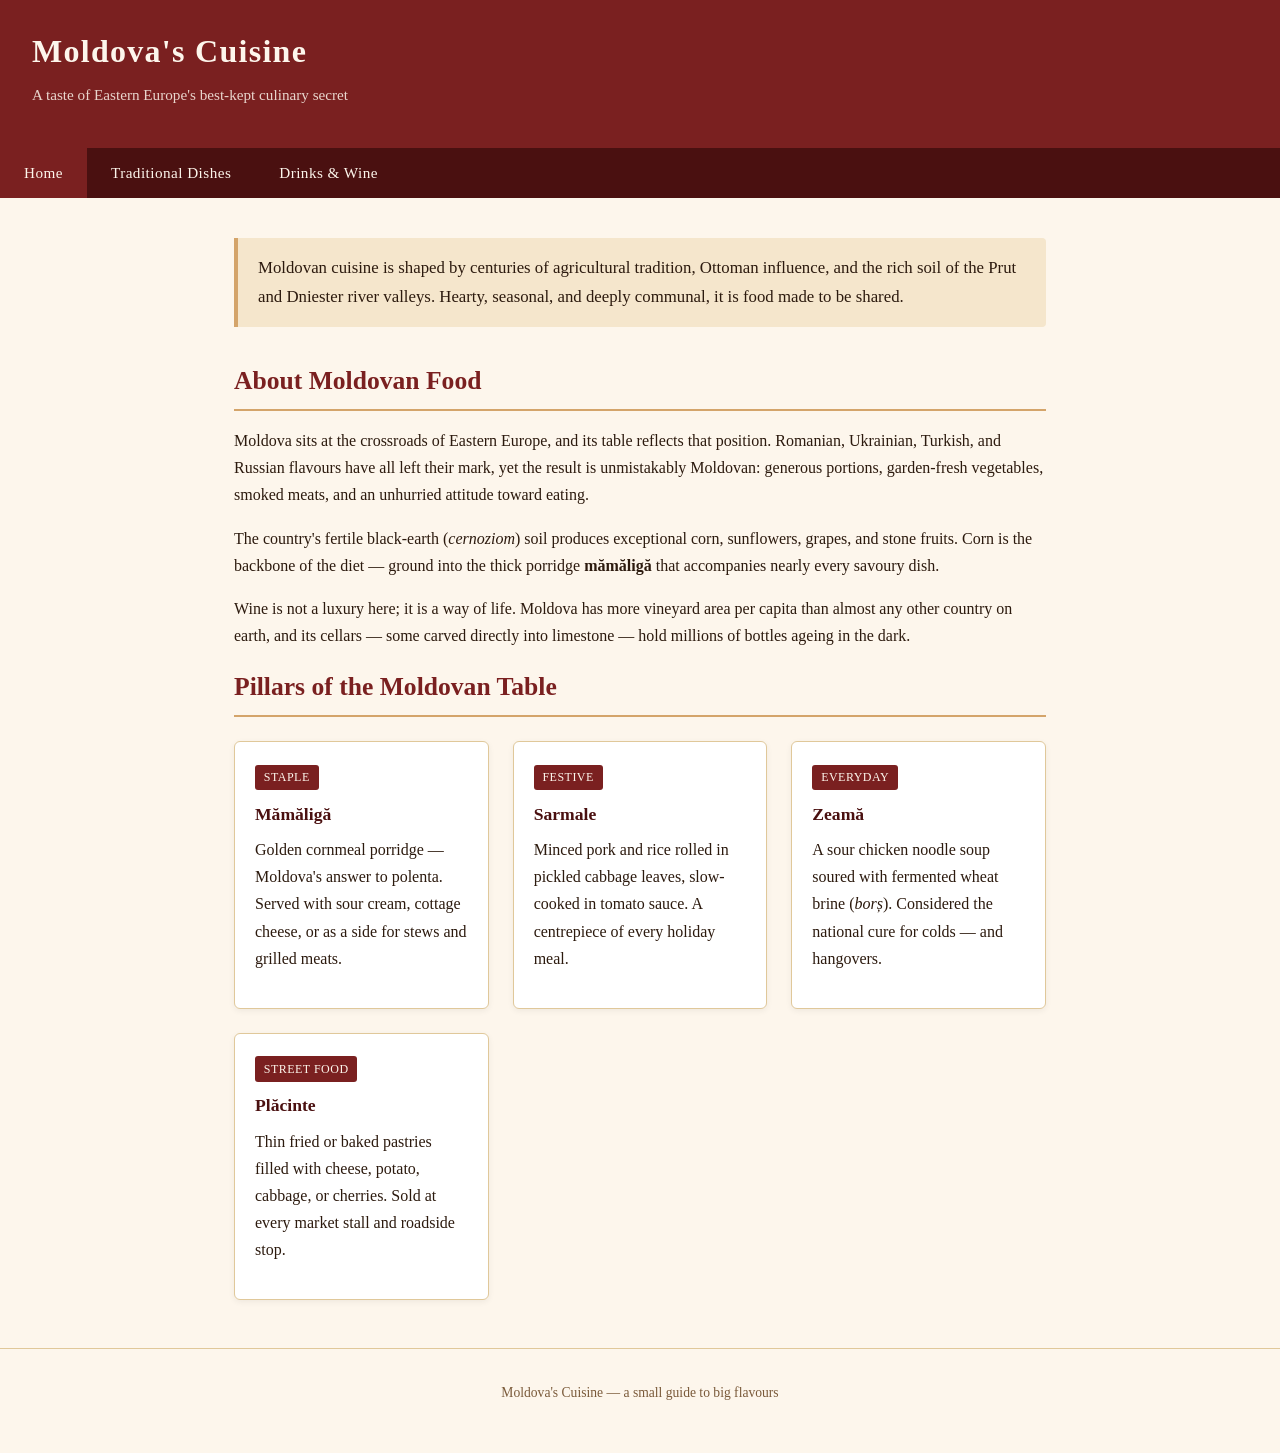
==== website/index.html @ 5f8d51d5 "adding new website folders and files via claude" ====
<!DOCTYPE html>
<html lang="en">
<head>
  <meta charset="UTF-8">
  <meta name="viewport" content="width=device-width, initial-scale=1.0">
  <title>Moldova's Cuisine</title>
  <link rel="stylesheet" href="style.css">
</head>
<body>

<header>
  <h1>Moldova's Cuisine</h1>
  <p>A taste of Eastern Europe's best-kept culinary secret</p>
</header>

<nav>
  <a href="index.html" class="active">Home</a>
  <a href="dishes/index.html">Traditional Dishes</a>
  <a href="drinks/index.html">Drinks &amp; Wine</a>
</nav>

<main>
  <p class="intro">
    Moldovan cuisine is shaped by centuries of agricultural tradition, Ottoman influence,
    and the rich soil of the Prut and Dniester river valleys. Hearty, seasonal, and deeply
    communal, it is food made to be shared.
  </p>

  <h2>About Moldovan Food</h2>
  <p>
    Moldova sits at the crossroads of Eastern Europe, and its table reflects that position.
    Romanian, Ukrainian, Turkish, and Russian flavours have all left their mark, yet the
    result is unmistakably Moldovan: generous portions, garden-fresh vegetables, smoked
    meats, and an unhurried attitude toward eating.
  </p>
  <p>
    The country's fertile black-earth (<em>cernoziom</em>) soil produces exceptional corn,
    sunflowers, grapes, and stone fruits. Corn is the backbone of the diet — ground into
    the thick porridge <strong>mămăligă</strong> that accompanies nearly every savoury dish.
  </p>
  <p>
    Wine is not a luxury here; it is a way of life. Moldova has more vineyard area per
    capita than almost any other country on earth, and its cellars — some carved directly
    into limestone — hold millions of bottles ageing in the dark.
  </p>

  <h2>Pillars of the Moldovan Table</h2>

  <div class="card-grid">
    <div class="card">
      <span class="tag">Staple</span>
      <h3>Mămăligă</h3>
      <p>Golden cornmeal porridge — Moldova's answer to polenta. Served with sour cream,
      cottage cheese, or as a side for stews and grilled meats.</p>
    </div>
    <div class="card">
      <span class="tag">Festive</span>
      <h3>Sarmale</h3>
      <p>Minced pork and rice rolled in pickled cabbage leaves, slow-cooked in tomato
      sauce. A centrepiece of every holiday meal.</p>
    </div>
    <div class="card">
      <span class="tag">Everyday</span>
      <h3>Zeamă</h3>
      <p>A sour chicken noodle soup soured with fermented wheat brine (<em>borș</em>).
      Considered the national cure for colds — and hangovers.</p>
    </div>
    <div class="card">
      <span class="tag">Street food</span>
      <h3>Plăcinte</h3>
      <p>Thin fried or baked pastries filled with cheese, potato, cabbage, or cherries.
      Sold at every market stall and roadside stop.</p>
    </div>
  </div>
</main>

<footer>
  <p>Moldova's Cuisine &mdash; a small guide to big flavours</p>
</footer>

</body>
</html>
---- website/style.css ----
* {
  box-sizing: border-box;
  margin: 0;
  padding: 0;
}

body {
  font-family: Georgia, serif;
  background-color: #fdf6ec;
  color: #2c1a0e;
  line-height: 1.7;
}

header {
  background-color: #7a2020;
  color: #fdf6ec;
  padding: 1.5rem 2rem;
}

header h1 {
  font-size: 2rem;
  letter-spacing: 0.04em;
}

header p {
  font-size: 0.95rem;
  opacity: 0.85;
  margin-top: 0.25rem;
}

nav {
  background-color: #4a1010;
  display: flex;
  gap: 0;
}

nav a {
  color: #fdf6ec;
  text-decoration: none;
  padding: 0.75rem 1.5rem;
  font-size: 0.95rem;
  letter-spacing: 0.03em;
  transition: background-color 0.2s;
}

nav a:hover,
nav a.active {
  background-color: #7a2020;
}

main {
  max-width: 860px;
  margin: 2.5rem auto;
  padding: 0 1.5rem;
}

h2 {
  font-size: 1.6rem;
  color: #7a2020;
  margin-bottom: 1rem;
  border-bottom: 2px solid #d4a46a;
  padding-bottom: 0.4rem;
}

h3 {
  font-size: 1.15rem;
  color: #4a1010;
  margin: 1.5rem 0 0.4rem;
}

p {
  margin-bottom: 1rem;
}

.intro {
  font-size: 1.05rem;
  background-color: #f5e6cc;
  border-left: 4px solid #d4a46a;
  padding: 1rem 1.25rem;
  margin-bottom: 2rem;
  border-radius: 0 4px 4px 0;
}

.card-grid {
  display: grid;
  grid-template-columns: repeat(auto-fill, minmax(240px, 1fr));
  gap: 1.5rem;
  margin-top: 1.5rem;
}

.card {
  background: #fff;
  border: 1px solid #e0c89a;
  border-radius: 6px;
  padding: 1.25rem;
  box-shadow: 0 2px 6px rgba(0,0,0,0.06);
}

.card h3 {
  margin-top: 0;
  font-size: 1.1rem;
}

.card .tag {
  display: inline-block;
  background-color: #7a2020;
  color: #fdf6ec;
  font-size: 0.75rem;
  padding: 0.15rem 0.55rem;
  border-radius: 3px;
  margin-bottom: 0.6rem;
  letter-spacing: 0.04em;
  text-transform: uppercase;
}

footer {
  text-align: center;
  padding: 2rem;
  color: #7a5a3a;
  font-size: 0.85rem;
  border-top: 1px solid #e0c89a;
  margin-top: 3rem;
}
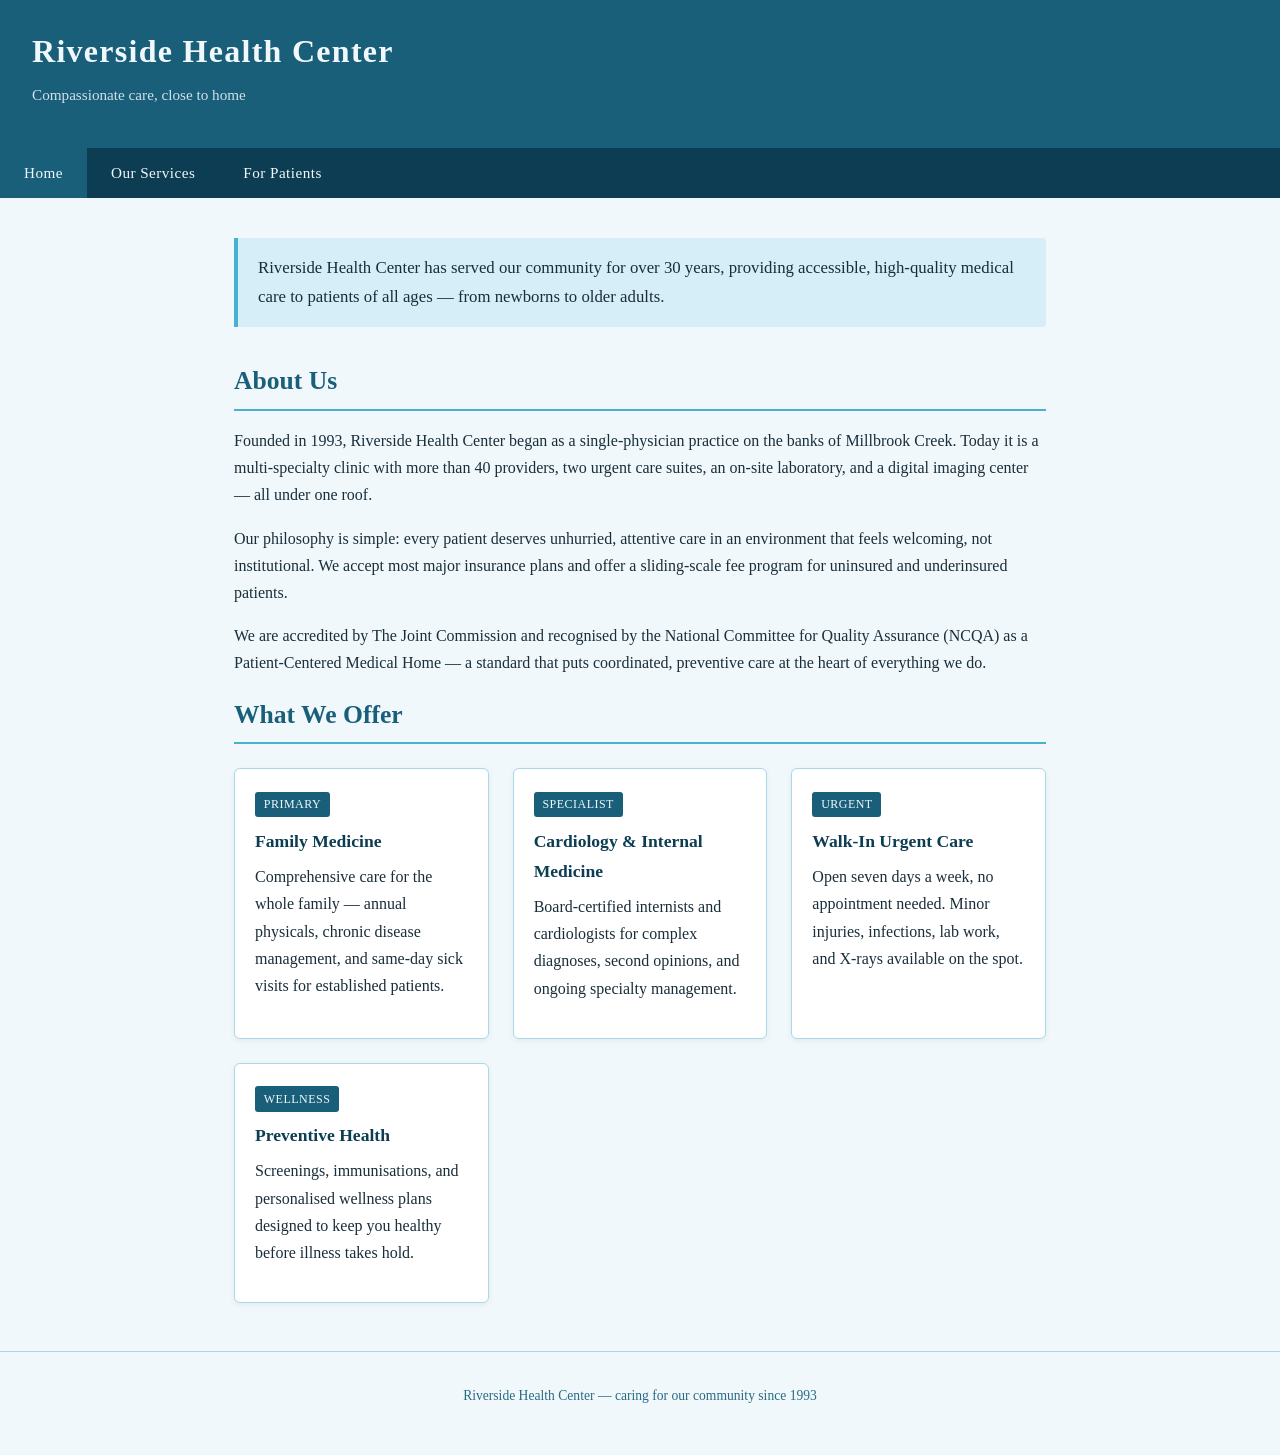
==== commit 4556a477: "revising website" ====
--- a/website/index.html
+++ b/website/index.html
@@ -3,79 +3,79 @@
 <head>
   <meta charset="UTF-8">
   <meta name="viewport" content="width=device-width, initial-scale=1.0">
-  <title>Moldova's Cuisine</title>
+  <title>Riverside Health Center</title>
   <link rel="stylesheet" href="style.css">
 </head>
 <body>
 
 <header>
-  <h1>Moldova's Cuisine</h1>
-  <p>A taste of Eastern Europe's best-kept culinary secret</p>
+  <h1>Riverside Health Center</h1>
+  <p>Compassionate care, close to home</p>
 </header>
 
 <nav>
   <a href="index.html" class="active">Home</a>
-  <a href="dishes/index.html">Traditional Dishes</a>
-  <a href="drinks/index.html">Drinks &amp; Wine</a>
+  <a href="services/index.html">Our Services</a>
+  <a href="patients/index.html">For Patients</a>
 </nav>
 
 <main>
   <p class="intro">
-    Moldovan cuisine is shaped by centuries of agricultural tradition, Ottoman influence,
-    and the rich soil of the Prut and Dniester river valleys. Hearty, seasonal, and deeply
-    communal, it is food made to be shared.
+    Riverside Health Center has served our community for over 30 years, providing
+    accessible, high-quality medical care to patients of all ages — from newborns
+    to older adults.
   </p>
 
-  <h2>About Moldovan Food</h2>
+  <h2>About Us</h2>
   <p>
-    Moldova sits at the crossroads of Eastern Europe, and its table reflects that position.
-    Romanian, Ukrainian, Turkish, and Russian flavours have all left their mark, yet the
-    result is unmistakably Moldovan: generous portions, garden-fresh vegetables, smoked
-    meats, and an unhurried attitude toward eating.
+    Founded in 1993, Riverside Health Center began as a single-physician practice on
+    the banks of Millbrook Creek. Today it is a multi-specialty clinic with more than
+    40 providers, two urgent care suites, an on-site laboratory, and a digital imaging
+    center — all under one roof.
   </p>
   <p>
-    The country's fertile black-earth (<em>cernoziom</em>) soil produces exceptional corn,
-    sunflowers, grapes, and stone fruits. Corn is the backbone of the diet — ground into
-    the thick porridge <strong>mămăligă</strong> that accompanies nearly every savoury dish.
+    Our philosophy is simple: every patient deserves unhurried, attentive care in an
+    environment that feels welcoming, not institutional. We accept most major insurance
+    plans and offer a sliding-scale fee program for uninsured and underinsured patients.
   </p>
   <p>
-    Wine is not a luxury here; it is a way of life. Moldova has more vineyard area per
-    capita than almost any other country on earth, and its cellars — some carved directly
-    into limestone — hold millions of bottles ageing in the dark.
+    We are accredited by The Joint Commission and recognised by the National Committee
+    for Quality Assurance (NCQA) as a Patient-Centered Medical Home — a standard that
+    puts coordinated, preventive care at the heart of everything we do.
   </p>
 
-  <h2>Pillars of the Moldovan Table</h2>
+  <h2>What We Offer</h2>
 
   <div class="card-grid">
     <div class="card">
-      <span class="tag">Staple</span>
-      <h3>Mămăligă</h3>
-      <p>Golden cornmeal porridge — Moldova's answer to polenta. Served with sour cream,
-      cottage cheese, or as a side for stews and grilled meats.</p>
+      <span class="tag">Primary</span>
+      <h3>Family Medicine</h3>
+      <p>Comprehensive care for the whole family — annual physicals, chronic disease
+      management, and same-day sick visits for established patients.</p>
     </div>
     <div class="card">
-      <span class="tag">Festive</span>
-      <h3>Sarmale</h3>
-      <p>Minced pork and rice rolled in pickled cabbage leaves, slow-cooked in tomato
-      sauce. A centrepiece of every holiday meal.</p>
+      <span class="tag">Specialist</span>
+      <h3>Cardiology &amp; Internal Medicine</h3>
+      <p>Board-certified internists and cardiologists for complex diagnoses,
+      second opinions, and ongoing specialty management.</p>
     </div>
     <div class="card">
-      <span class="tag">Everyday</span>
-      <h3>Zeamă</h3>
-      <p>A sour chicken noodle soup soured with fermented wheat brine (<em>borș</em>).
-      Considered the national cure for colds — and hangovers.</p>
+      <span class="tag">Urgent</span>
+      <h3>Walk-In Urgent Care</h3>
+      <p>Open seven days a week, no appointment needed. Minor injuries, infections,
+      lab work, and X-rays available on the spot.</p>
     </div>
     <div class="card">
-      <span class="tag">Street food</span>
-      <h3>Plăcinte</h3>
-      <p>Thin fried or baked pastries filled with cheese, potato, cabbage, or cherries.
-      Sold at every market stall and roadside stop.</p>
+      <span class="tag">Wellness</span>
+      <h3>Preventive Health</h3>
+      <p>Screenings, immunisations, and personalised wellness plans designed
+      to keep you healthy before illness takes hold.</p>
     </div>
   </div>
 </main>
 
 <footer>
-  <p>Moldova's Cuisine &mdash; a small guide to big flavours</p>
+  <p>Riverside Health Center &mdash; caring for our community since 1993</p>
 </footer>
 
 </body>
--- a/website/style.css
+++ b/website/style.css
@@ -6,14 +6,14 @@
 
 body {
   font-family: Georgia, serif;
-  background-color: #fdf6ec;
-  color: #2c1a0e;
+  background-color: #f0f8fc;
+  color: #1a2e3a;
   line-height: 1.7;
 }
 
 header {
-  background-color: #7a2020;
-  color: #fdf6ec;
+  background-color: #1a5f7a;
+  color: #f0f8fc;
   padding: 1.5rem 2rem;
 }
 
@@ -29,13 +29,13 @@
 }
 
 nav {
-  background-color: #4a1010;
+  background-color: #0d3d52;
   display: flex;
   gap: 0;
 }
 
 nav a {
-  color: #fdf6ec;
+  color: #f0f8fc;
   text-decoration: none;
   padding: 0.75rem 1.5rem;
   font-size: 0.95rem;
@@ -45,7 +45,7 @@
 
 nav a:hover,
 nav a.active {
-  background-color: #7a2020;
+  background-color: #1a5f7a;
 }
 
 main {
@@ -56,15 +56,15 @@
 
 h2 {
   font-size: 1.6rem;
-  color: #7a2020;
+  color: #1a5f7a;
   margin-bottom: 1rem;
-  border-bottom: 2px solid #d4a46a;
+  border-bottom: 2px solid #48b0d0;
   padding-bottom: 0.4rem;
 }
 
 h3 {
   font-size: 1.15rem;
-  color: #4a1010;
+  color: #0d3d52;
   margin: 1.5rem 0 0.4rem;
 }
 
@@ -74,8 +74,8 @@
 
 .intro {
   font-size: 1.05rem;
-  background-color: #f5e6cc;
-  border-left: 4px solid #d4a46a;
+  background-color: #d6eef7;
+  border-left: 4px solid #48b0d0;
   padding: 1rem 1.25rem;
   margin-bottom: 2rem;
   border-radius: 0 4px 4px 0;
@@ -90,7 +90,7 @@
 
 .card {
   background: #fff;
-  border: 1px solid #e0c89a;
+  border: 1px solid #a8d8ea;
   border-radius: 6px;
   padding: 1.25rem;
   box-shadow: 0 2px 6px rgba(0,0,0,0.06);
@@ -103,8 +103,8 @@
 
 .card .tag {
   display: inline-block;
-  background-color: #7a2020;
-  color: #fdf6ec;
+  background-color: #1a5f7a;
+  color: #f0f8fc;
   font-size: 0.75rem;
   padding: 0.15rem 0.55rem;
   border-radius: 3px;
@@ -116,8 +116,8 @@
 footer {
   text-align: center;
   padding: 2rem;
-  color: #7a5a3a;
+  color: #2a6a82;
   font-size: 0.85rem;
-  border-top: 1px solid #e0c89a;
+  border-top: 1px solid #a8d8ea;
   margin-top: 3rem;
 }
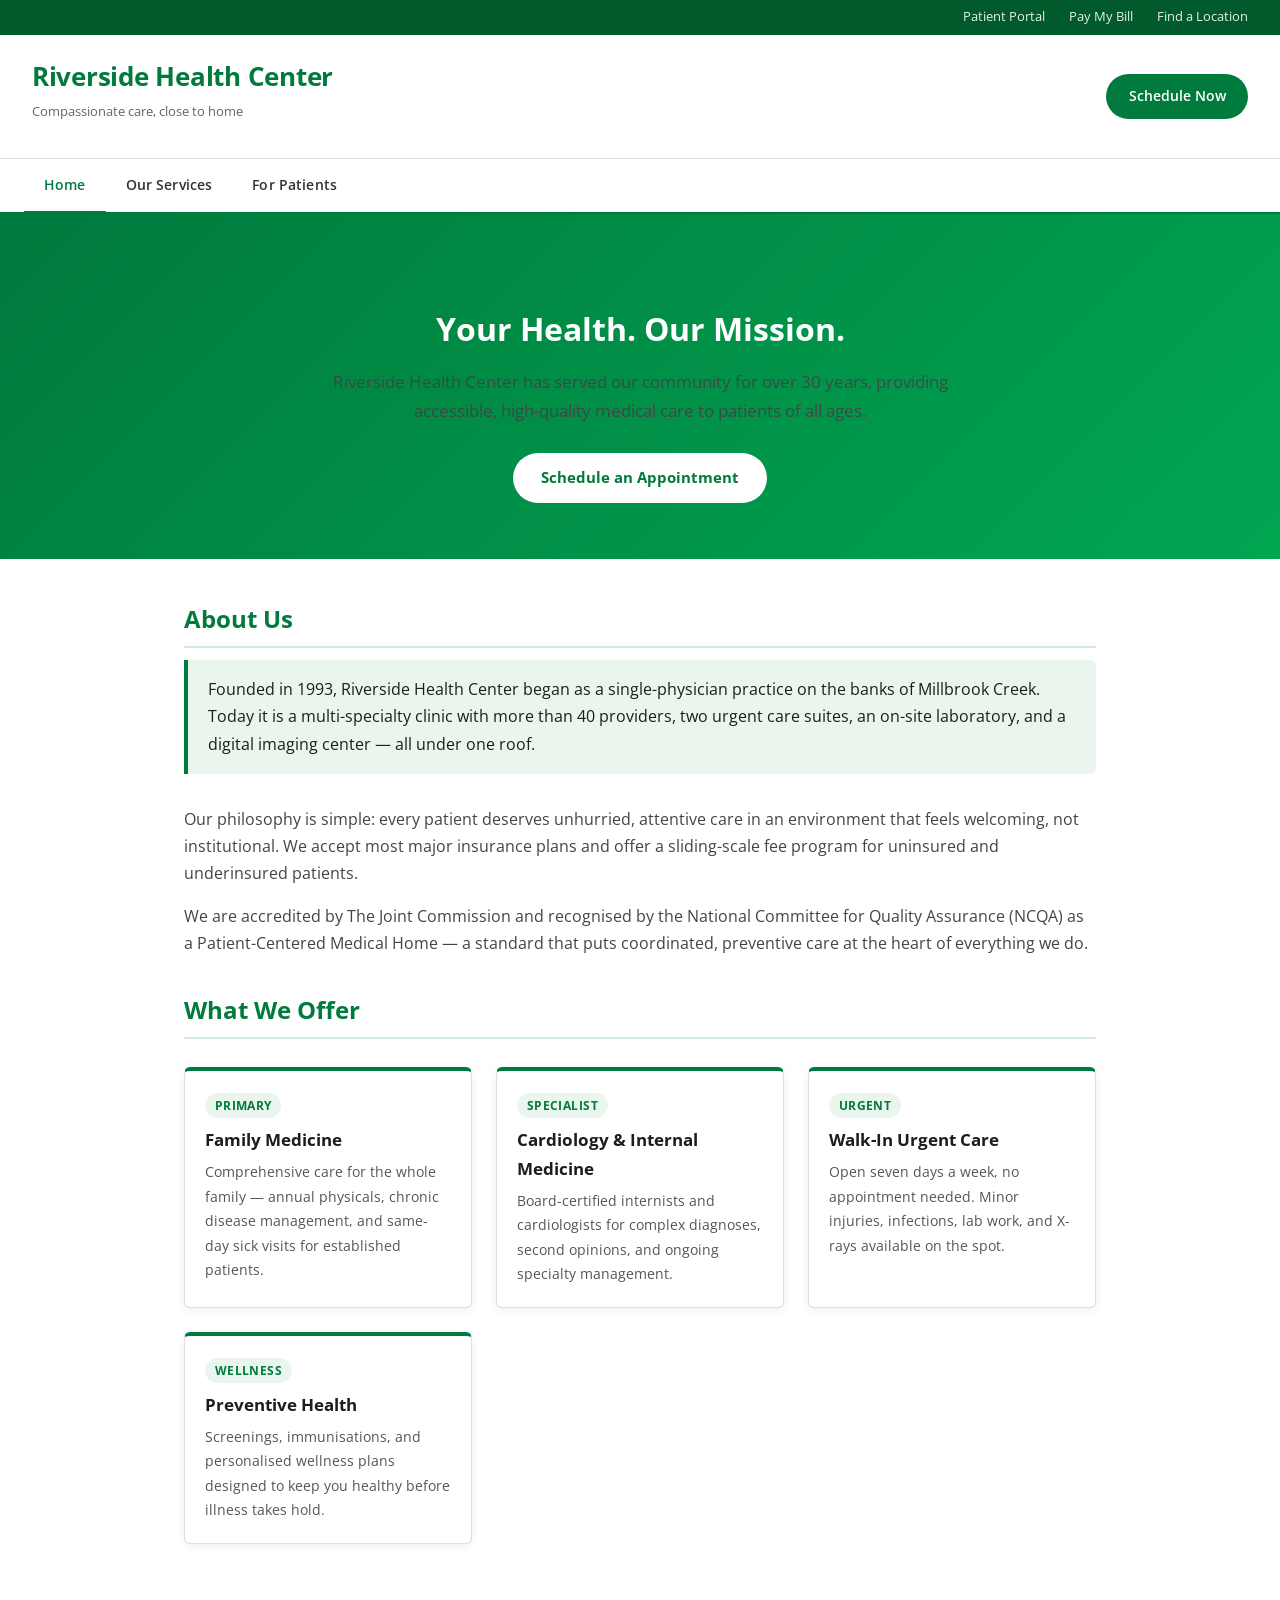
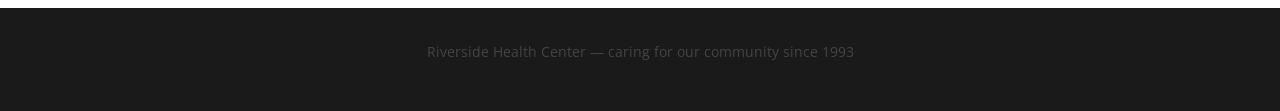
==== commit 36519c9b: "modified pages colors pallets" ====
--- a/website/index.html
+++ b/website/index.html
@@ -8,9 +8,18 @@
 </head>
 <body>
 
+<div class="top-bar">
+  <a href="patients/index.html">Patient Portal</a>
+  <a href="patients/index.html">Pay My Bill</a>
+  <a href="#">Find a Location</a>
+</div>
+
 <header>
-  <h1>Riverside Health Center</h1>
-  <p>Compassionate care, close to home</p>
+  <div class="header-brand">
+    <h1>Riverside Health Center</h1>
+    <p>Compassionate care, close to home</p>
+  </div>
+  <a href="patients/index.html" class="header-cta">Schedule Now</a>
 </header>
 
 <nav>
@@ -19,15 +28,15 @@
   <a href="patients/index.html">For Patients</a>
 </nav>
 
+<section class="hero">
+  <h2>Your Health. Our Mission.</h2>
+  <p>Riverside Health Center has served our community for over 30 years, providing accessible, high-quality medical care to patients of all ages.</p>
+  <a href="patients/index.html" class="hero-btn">Schedule an Appointment</a>
+</section>
+
 <main>
+  <h2>About Us</h2>
   <p class="intro">
-    Riverside Health Center has served our community for over 30 years, providing
-    accessible, high-quality medical care to patients of all ages — from newborns
-    to older adults.
-  </p>
-
-  <h2>About Us</h2>
-  <p>
     Founded in 1993, Riverside Health Center began as a single-physician practice on
     the banks of Millbrook Creek. Today it is a multi-specialty clinic with more than
     40 providers, two urgent care suites, an on-site laboratory, and a digital imaging
--- a/website/style.css
+++ b/website/style.css
@@ -1,3 +1,5 @@
+@import url('https://fonts.googleapis.com/css2?family=Open+Sans:wght@400;600;700&display=swap');
+
 * {
   box-sizing: border-box;
   margin: 0;
@@ -5,119 +7,243 @@
 }
 
 body {
-  font-family: Georgia, serif;
-  background-color: #f0f8fc;
-  color: #1a2e3a;
+  font-family: 'Open Sans', Arial, sans-serif;
+  background-color: #ffffff;
+  color: #1d1d1d;
   line-height: 1.7;
 }
 
+/* ── Top utility bar ── */
+.top-bar {
+  background-color: #005a2b;
+  color: #ffffff;
+  font-size: 0.8rem;
+  display: flex;
+  justify-content: flex-end;
+  gap: 1.5rem;
+  padding: 0.4rem 2rem;
+}
+
+.top-bar a {
+  color: #ffffff;
+  text-decoration: none;
+  opacity: 0.9;
+}
+
+.top-bar a:hover {
+  opacity: 1;
+  text-decoration: underline;
+}
+
+/* ── Header ── */
 header {
-  background-color: #1a5f7a;
-  color: #f0f8fc;
-  padding: 1.5rem 2rem;
-}
-
-header h1 {
-  font-size: 2rem;
-  letter-spacing: 0.04em;
-}
-
-header p {
-  font-size: 0.95rem;
-  opacity: 0.85;
-  margin-top: 0.25rem;
-}
-
+  background-color: #ffffff;
+  padding: 1.25rem 2rem;
+  display: flex;
+  align-items: center;
+  justify-content: space-between;
+  border-bottom: 1px solid #e0e0e0;
+  box-shadow: 0 2px 6px rgba(0, 0, 0, 0.06);
+}
+
+.header-brand h1 {
+  font-size: 1.6rem;
+  font-weight: 700;
+  color: #007a3d;
+  letter-spacing: -0.01em;
+}
+
+.header-brand p {
+  font-size: 0.82rem;
+  color: #666;
+  margin-top: 0.1rem;
+}
+
+.header-cta {
+  display: inline-block;
+  background-color: #007a3d;
+  color: #ffffff;
+  font-size: 0.9rem;
+  font-weight: 600;
+  padding: 0.65rem 1.4rem;
+  border-radius: 30px;
+  text-decoration: none;
+  transition: background-color 0.2s;
+  white-space: nowrap;
+}
+
+.header-cta:hover {
+  background-color: #005a2b;
+}
+
+/* ── Nav ── */
 nav {
-  background-color: #0d3d52;
+  background-color: #ffffff;
   display: flex;
   gap: 0;
+  border-bottom: 2px solid #007a3d;
+  padding: 0 1.5rem;
 }
 
 nav a {
-  color: #f0f8fc;
-  text-decoration: none;
-  padding: 0.75rem 1.5rem;
-  font-size: 0.95rem;
-  letter-spacing: 0.03em;
-  transition: background-color 0.2s;
+  color: #333;
+  text-decoration: none;
+  padding: 0.85rem 1.25rem;
+  font-size: 0.9rem;
+  font-weight: 600;
+  letter-spacing: 0.01em;
+  transition: color 0.2s, border-bottom 0.2s;
+  border-bottom: 3px solid transparent;
+  margin-bottom: -2px;
 }
 
 nav a:hover,
 nav a.active {
-  background-color: #1a5f7a;
-}
-
+  color: #007a3d;
+  border-bottom: 3px solid #007a3d;
+}
+
+/* ── Hero banner ── */
+.hero {
+  background: linear-gradient(135deg, #007a3d 0%, #00a651 100%);
+  color: #ffffff;
+  padding: 3.5rem 2rem;
+  text-align: center;
+}
+
+.hero h2 {
+  font-size: 2rem;
+  font-weight: 700;
+  margin-bottom: 0.75rem;
+  color: #ffffff;
+  border: none;
+  padding: 0;
+}
+
+.hero p {
+  font-size: 1.05rem;
+  opacity: 0.92;
+  max-width: 640px;
+  margin: 0 auto 1.75rem;
+}
+
+.hero-btn {
+  display: inline-block;
+  background-color: #ffffff;
+  color: #007a3d;
+  font-size: 0.95rem;
+  font-weight: 700;
+  padding: 0.75rem 1.75rem;
+  border-radius: 30px;
+  text-decoration: none;
+  transition: background-color 0.2s, color 0.2s;
+}
+
+.hero-btn:hover {
+  background-color: #e8f5ee;
+}
+
+/* ── Main content ── */
 main {
-  max-width: 860px;
+  max-width: 960px;
   margin: 2.5rem auto;
   padding: 0 1.5rem;
 }
 
 h2 {
-  font-size: 1.6rem;
-  color: #1a5f7a;
+  font-size: 1.5rem;
+  font-weight: 700;
+  color: #007a3d;
+  margin: 2rem 0 0.75rem;
+  padding-bottom: 0.4rem;
+  border-bottom: 2px solid #d4edda;
+}
+
+h3 {
+  font-size: 1.05rem;
+  font-weight: 700;
+  color: #1d1d1d;
+  margin: 1.5rem 0 0.35rem;
+}
+
+p {
+  color: #444;
   margin-bottom: 1rem;
-  border-bottom: 2px solid #48b0d0;
-  padding-bottom: 0.4rem;
-}
-
-h3 {
-  font-size: 1.15rem;
-  color: #0d3d52;
-  margin: 1.5rem 0 0.4rem;
-}
-
-p {
-  margin-bottom: 1rem;
-}
-
+}
+
+/* ── Intro callout ── */
 .intro {
-  font-size: 1.05rem;
-  background-color: #d6eef7;
-  border-left: 4px solid #48b0d0;
+  font-size: 1rem;
+  background-color: #eaf5ee;
+  border-left: 4px solid #007a3d;
   padding: 1rem 1.25rem;
   margin-bottom: 2rem;
-  border-radius: 0 4px 4px 0;
-}
-
+  border-radius: 0 6px 6px 0;
+  color: #1d1d1d;
+}
+
+/* ── Card grid ── */
 .card-grid {
   display: grid;
   grid-template-columns: repeat(auto-fill, minmax(240px, 1fr));
   gap: 1.5rem;
-  margin-top: 1.5rem;
+  margin-top: 1.75rem;
 }
 
 .card {
-  background: #fff;
-  border: 1px solid #a8d8ea;
+  background: #ffffff;
+  border: 1px solid #e0e0e0;
+  border-top: 4px solid #007a3d;
   border-radius: 6px;
   padding: 1.25rem;
-  box-shadow: 0 2px 6px rgba(0,0,0,0.06);
+  box-shadow: 0 2px 8px rgba(0, 0, 0, 0.07);
+  transition: box-shadow 0.2s, transform 0.2s;
+}
+
+.card:hover {
+  box-shadow: 0 6px 18px rgba(0, 0, 0, 0.12);
+  transform: translateY(-2px);
 }
 
 .card h3 {
-  margin-top: 0;
-  font-size: 1.1rem;
+  margin-top: 0.5rem;
+  font-size: 1.05rem;
+  color: #1d1d1d;
+}
+
+.card p {
+  font-size: 0.9rem;
+  color: #555;
+  margin-bottom: 0;
 }
 
 .card .tag {
   display: inline-block;
-  background-color: #1a5f7a;
-  color: #f0f8fc;
-  font-size: 0.75rem;
-  padding: 0.15rem 0.55rem;
-  border-radius: 3px;
-  margin-bottom: 0.6rem;
+  background-color: #eaf5ee;
+  color: #007a3d;
+  font-size: 0.72rem;
+  font-weight: 700;
+  padding: 0.15rem 0.6rem;
+  border-radius: 30px;
   letter-spacing: 0.04em;
   text-transform: uppercase;
 }
 
+/* ── Footer ── */
 footer {
+  background-color: #1a1a1a;
+  color: #cccccc;
   text-align: center;
   padding: 2rem;
-  color: #2a6a82;
   font-size: 0.85rem;
-  border-top: 1px solid #a8d8ea;
-  margin-top: 3rem;
-}
+  margin-top: 4rem;
+}
+
+footer a {
+  color: #7fcc9f;
+  text-decoration: none;
+}
+
+footer a:hover {
+  text-decoration: underline;
+}
